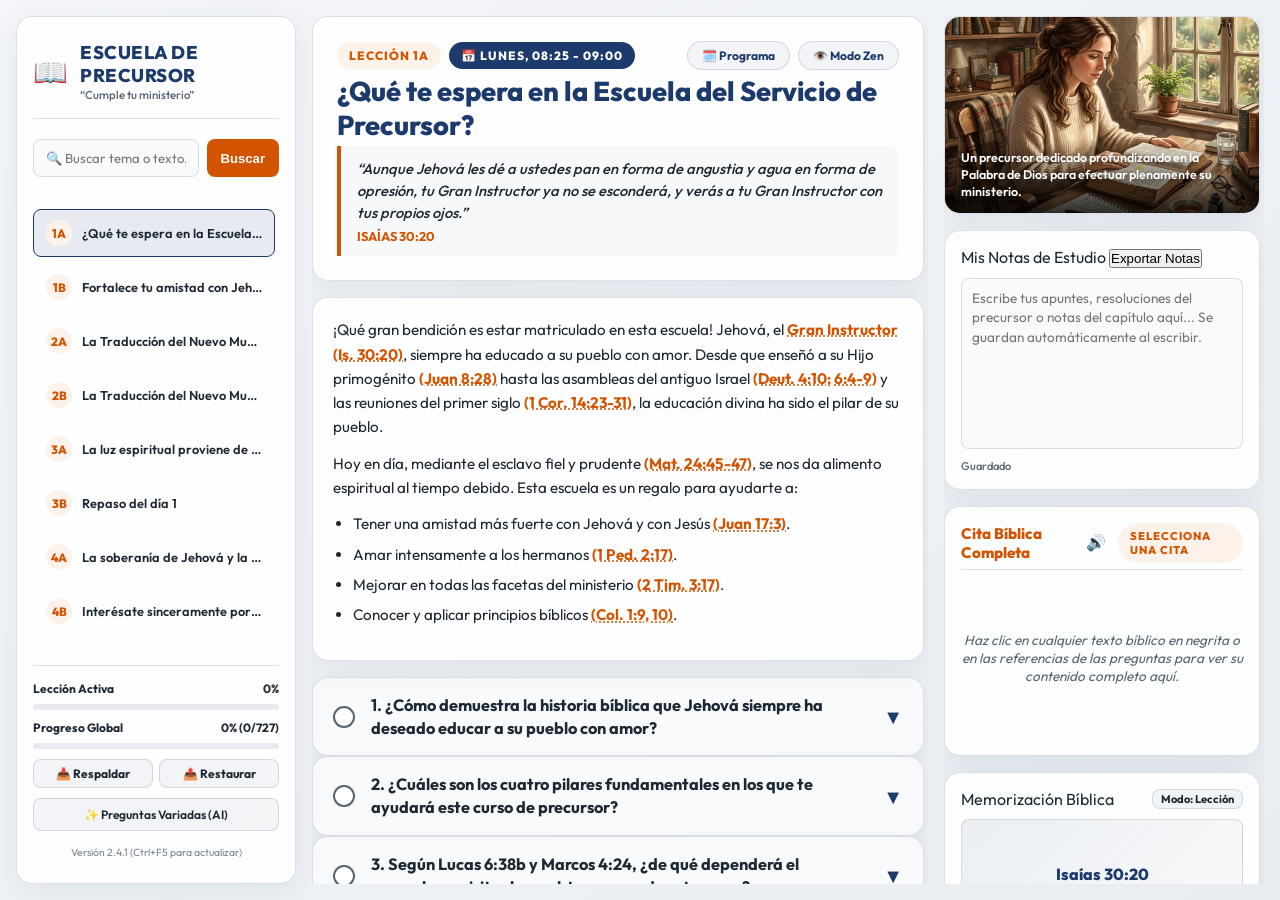
==== libro_precursores.html @ 08fc902c "Elimina subtítulo falso y asigna subtítulo de inicio correcto a Lección 11A (v2.4.1)" ====
<!DOCTYPE html>
<html lang="es">
<head>
    <meta charset="UTF-8">
    <meta name="viewport" content="width=device-width, initial-scale=1.0">
    <title>Estudio de Precursores: Cumple Completamente tu Ministerio</title>
    <link rel="stylesheet" href="styles.css?v=2.4.1">
</head>
<body class="theme-jw">
    <!-- Cabecera Móvil Sticky -->
    <div class="mobile-header">
        <button class="mobile-menu-btn" onclick="toggleSidebar(true)">☰</button>
        <span class="mobile-title" id="mobile-header-title">Lección 1A</span>
        <button class="mobile-tools-btn" onclick="toggleControlSidebar(true)">📝</button>
    </div>
    <!-- Overlays de Cierre para Móviles -->
    <div class="sidebar-overlay" id="sidebar-overlay" onclick="toggleSidebar(false)"></div>
    <div class="control-sidebar-overlay" id="control-sidebar-overlay" onclick="toggleControlSidebar(false)"></div>

    <div class="app-container">
        
        <!-- SIDEBAR IZQUIERDA (NAVEGACIÓN) -->
        <aside class="sidebar">
            <div class="brand">
                <div class="brand-icon">📖</div>
                <div class="brand-name">
                    <h1>Escuela de Precursor</h1>
                    <p>“Cumple tu ministerio”</p>
                </div>
            </div>

            <!-- Buscador Temático de la Escuela -->
            <div class="search-box">
                <input type="text" id="syllabus-search" placeholder="🔍 Buscar tema o texto..." oninput="filterLessons()" autocomplete="off">
                <button class="search-btn" onclick="executeSearch()" title="Buscar lección">Buscar</button>
            </div>

            <!-- Lista de Lecciones (Ahora arriba, ocupando el espacio principal con flex: 1) -->
            <nav class="navigation-menu" id="lessons-nav" style="flex: 1; min-height: 250px;">
                <!-- Se cargará dinámicamente desde JS -->
            </nav>

            <!-- Opciones y Progreso (Agrupados abajo, compactos) -->
            <div class="sidebar-footer-widgets" style="display: flex; flex-direction: column; gap: 10px; border-top: 1px solid var(--border-color); padding-top: 15px; margin-top: auto;">
                <!-- Progreso General -->
                <div class="progress-panel" style="background: transparent; border: none; padding: 0;">
                    <div class="progress-header" style="font-size: 0.75rem;">
                        <span>Lección Activa</span>
                        <span id="progress-percent">0%</span>
                    </div>
                    <div class="progress-bar-container" style="height: 6px;">
                        <div class="progress-bar-fill" id="progress-bar"></div>
                    </div>
                </div>

                <!-- Progreso Global -->
                <div class="progress-panel" style="background: transparent; border: none; padding: 0;">
                    <div class="progress-header" style="font-size: 0.75rem;">
                        <span>Progreso Global</span>
                        <span id="global-progress-percent">0%</span>
                    </div>
                    <div class="progress-bar-container" style="height: 6px;">
                        <div class="progress-bar-fill" id="global-progress-bar"></div>
                    </div>
                </div>

                <!-- Copia de Seguridad -->
                <div class="backup-panel" style="background: transparent; border: none; padding: 0;">
                    <div style="display: flex; gap: 6px;">
                        <button class="theme-btn" style="flex: 1; padding: 6px 0; font-size: 0.75rem;" onclick="exportBackup()">📥 Respaldar</button>
                        <button class="theme-btn" style="flex: 1; padding: 6px 0; font-size: 0.75rem;" onclick="document.getElementById('import-file').click()">📤 Restaurar</button>
                    </div>
                    <input type="file" id="import-file" style="display: none;" accept=".json" onchange="importBackup(event)">
                </div>

                <!-- Apartado de Consultas AI / Preguntas Variadas -->
                <button class="theme-btn ai-chat-btn" id="ai-chat-sidebar-btn" style="width: 100%; display: flex; align-items: center; justify-content: center; gap: 6px; font-weight: 600; padding: 8px; font-size: 0.75rem;" onclick="showAiChat()">
                    ✨ Preguntas Variadas (AI)
                </button>
                <div style="text-align: center; font-size: 0.65rem; color: var(--text-light); margin-top: 5px; opacity: 0.8;">
                    Versión 2.4.1 (Ctrl+F5 para actualizar)
                </div>
            </div>
        </aside>

        <!-- PANEL DE ESTUDIO CENTRAL (CONTENIDO DE LA LECCIÓN) -->
        <main class="main-content">
            <!-- Banner de Cabecera -->
            <header class="header-banner">
                <div class="header-top">
                    <div style="display: flex; gap: 8px; align-items: center;">
                        <span class="lesson-badge" id="lesson-id-badge">Lección 1A</span>
                        <span class="lesson-badge" id="lesson-schedule-badge" style="background: var(--primary-color); color: white; display: none;">📅 Lunes, 8:25 - 9:00</span>
                    </div>
                    <div style="display: flex; gap: 8px;">
                        <button class="zen-btn" onclick="openScheduleModal()">🗓️ Programa</button>
                        <button class="zen-btn" id="zen-toggle-btn" onclick="toggleZenMode()">👁️ Modo Zen</button>
                    </div>
                </div>
                <h2 id="lesson-title">¿Qué te espera en la Escuela del Servicio de Precursor?</h2>
                <div class="quote-box">
                    <p id="lesson-lema">“Tu Gran Instructor ya no se esconderá, y verás a tu Gran Instructor con tus propios ojos.”</p>
                    <span class="quote-source" id="lesson-lema-source">Isaías 30:20</span>
                </div>
            </header>

            <!-- Introducción de la Lección -->
            <section class="intro-card" id="lesson-intro">
                <!-- Se cargará dinámicamente -->
            </section>

            <!-- Acordeón de Preguntas y Respuestas -->
            <section class="accordion-container" id="questions-accordion">
                <!-- Se cargará dinámicamente -->
            </section>

            <!-- Apartado de Preguntas Variadas (Consultas AI) -->
            <section class="ai-chat-container" id="ai-chat-section" style="display: none;">
                <div class="ai-chat-header">
                    <div style="display: flex; align-items: center; gap: 12px;">
                        <span class="ai-badge">✨ IA</span>
                        <h3>Preguntas Variadas y Consultas</h3>
                    </div>
                    <p>Realiza preguntas libres basadas en el manual completo de la escuela y las publicaciones oficiales.</p>
                </div>

                <!-- API Key Configuration Area -->
                <div class="ai-config-card">
                    <div class="config-header">
                        <h4>Configuración de la API Key de Gemini</h4>
                        <span class="status-indicator" id="api-status-badge">Sin Configurar</span>
                    </div>
                    <p class="config-desc">Para realizar consultas, introduce tu clave de API de Gemini. Se guardará de forma segura en tu navegador (localStorage).</p>
                    <div class="config-input-group">
                        <input type="password" id="gemini-api-key-input" placeholder="Introduce tu API Key de Gemini (AIzaSy...)">
                        <button class="theme-btn" onclick="saveApiKey()">Guardar Clave</button>
                    </div>
                </div>

                <!-- Chat History Area -->
                <div class="ai-chat-history" id="ai-chat-history">
                    <div class="chat-welcome-msg">
                        <div class="welcome-icon">💬</div>
                        <h4>¿En qué te puedo ayudar hoy?</h4>
                        <p>Escribe tu pregunta a continuación. Las respuestas se analizarán con maestría y sabiduría basándose en el manual completo de la escuela.</p>
                        <div class="suggested-questions">
                            <span class="suggestion-tag" onclick="suggestQuestion('¿Cuáles son las cualidades que debe cultivar un precursor?')">¿Cualidades de un precursor?</span>
                            <span class="suggestion-tag" onclick="suggestQuestion('Explica la importancia de la meditación en el servicio.')">Importancia de la meditación</span>
                            <span class="suggestion-tag" onclick="suggestQuestion('¿Cómo podemos demostrar que respetamos la guía de Dios hoy?')">Respetar la guía de Dios</span>
                        </div>
                    </div>
                </div>

                <!-- Chat Input Area -->
                <div class="ai-chat-input-container">
                    <textarea id="ai-chat-input" placeholder="Pregunta sobre cualquier tema o texto del manual..." onkeydown="handleAiInputKey(event)"></textarea>
                    <button class="ai-send-btn" id="ai-send-btn" onclick="askAiQuestion()">
                        <span class="send-icon">✈️</span>
                    </button>
                </div>
            </section>
            
            <!-- Resultados de Búsqueda -->
            <section class="search-results-container" id="search-results-section" style="display: none;">
                <div class="search-results-header">
                    <div style="display: flex; align-items: center; justify-content: space-between; width: 100%;">
                        <div style="display: flex; align-items: center; gap: 12px;">
                            <span class="search-results-badge">🔍 Buscar</span>
                            <h3>Resultados para: “<span id="search-results-query-text" style="color: var(--accent-color);"></span>”</h3>
                        </div>
                        <button class="theme-btn" onclick="clearSearchResults()" style="font-size: 0.75rem; padding: 6px 12px;">Cerrar Resultados</button>
                    </div>
                    <p id="search-results-count-text">Se encontraron 0 coincidencias en el manual.</p>
                </div>
                <div class="search-results-list" id="search-results-list">
                    <!-- Se cargará dinámicamente -->
                </div>
            </section>
        </main>

        <!-- CONTROL SIDEBAR DERECHA (HERRAMIENTAS AUXILIARES) -->
        <aside class="control-sidebar">
            
            <!-- Ilustración Conceptual -->
            <div class="visual-widget">
                <img src="pioneer_studying.png" alt="Ilustración conceptual de estudio" class="visual-image" id="visual-img">
                <div class="visual-caption" id="visual-caption">Medita en la instrucción divina y profundiza tu amistad con Jehová.</div>
            </div>

            <!-- Bloc de Notas Personal con Auto-guardado -->
            <div class="note-widget">
                <div class="widget-title">
                    <span>Mis Notas de Estudio</span>
                    <button class="export-btn" onclick="exportNotes()">Exportar Notas</button>
                </div>
                <textarea class="note-textarea" id="notepad" placeholder="Escribe tus apuntes, resoluciones del precursor o notas del capítulo aquí... Se guardan automáticamente al escribir." oninput="saveNotes()"></textarea>
                <div class="note-footer">
                    <span class="autosave-status" id="save-status">Guardado localmente</span>
                </div>
            </div>

            <!-- Visor de Textos Bíblicos (cuando se hace clic en una cita) -->
            <div class="scripture-viewer" id="scripture-viewer">
                <div class="scripture-viewer-title">
                    <span>Cita Bíblica Completa</span>
                    <div style="display: flex; align-items: center; gap: 8px;">
                        <button class="speak-btn" id="speak-scripture-btn" onclick="speakScripture()" title="Escuchar texto">🔊</button>
                        <span id="scripture-ref-badge" class="lesson-badge" style="margin:0; font-size:0.7rem;">Selecciona una cita</span>
                    </div>
                </div>
                <div id="scripture-viewer-content" class="scripture-placeholder">
                    Haz clic en cualquier texto bíblico en negrita o en las referencias de las preguntas para ver su contenido completo aquí.
                </div>
            </div>

            <!-- Tarjetas de Memorización 3D (Flashcards) -->
            <div class="flashcard-widget">
                <div class="widget-title" style="display: flex; justify-content: space-between; align-items: center;">
                    <span>Memorización Bíblica</span>
                    <button id="flashcard-mode-btn" class="theme-btn" style="padding: 2px 8px; font-size: 0.7rem; margin: 0;" onclick="toggleFlashcardMode()">Modo: Lección</button>
                </div>
                <div class="card-container" id="flashcard" onclick="flipCard()">
                    <div class="card-inner">
                        <div class="card-front">
                            <h5 id="flashcard-ref">Isaías 30:20</h5>
                            <p>Toca para ver el texto</p>
                        </div>
                        <div class="card-back">
                            <p id="flashcard-text">“...tu Gran Instructor ya no se esconderá...”</p>
                        </div>
                    </div>
                </div>
                <div class="card-controls">
                    <button class="card-nav-btn" onclick="prevFlashcard(event)">◀ Anterior</button>
                    <button class="card-nav-btn" onclick="nextFlashcard(event)">Siguiente ▶</button>
                </div>
            </div>

        </aside>

    </div>

    <!-- MODAL DEL PROGRAMA DE LA ESCUELA -->
    <div id="schedule-modal" class="modal-overlay" onclick="closeScheduleModal()">
        <div class="modal-content" onclick="event.stopPropagation()">
            <div class="modal-header">
                <h3>🗓️ Programa de la Escuela de Precursores 2026</h3>
                <button class="modal-close-btn" onclick="closeScheduleModal()">✕</button>
            </div>
            
            <div class="schedule-info-box">
                <span><strong>📅 Fecha:</strong> 3 a 8 de agosto de 2026</span>
                <span><strong>📍 Lugar:</strong> Salón del Reino de Navarcles</span>
                <span><strong>⏰ Horario:</strong> 8:25 AM a 4:35 PM</span>
            </div>

            <!-- Cabecera de pestañas del día -->
            <div class="modal-tabs">
                <button class="modal-tab-btn active" onclick="switchScheduleDay('lunes')">Lunes</button>
                <button class="modal-tab-btn" onclick="switchScheduleDay('martes')">Martes</button>
                <button class="modal-tab-btn" onclick="switchScheduleDay('miercoles')">Miércoles</button>
                <button class="modal-tab-btn" onclick="switchScheduleDay('jueves')">Jueves</button>
                <button class="modal-tab-btn" onclick="switchScheduleDay('viernes')">Viernes</button>
                <button class="modal-tab-btn" onclick="switchScheduleDay('sabado')">Sábado</button>
            </div>

            <div class="modal-body-content">
                <div id="schedule-day-content" class="schedule-timeline"></div>
            </div>
        </div>
    </div>

    <script src="database.js?v=2.4.1"></script>
    <script src="app.js?v=2.4.1"></script>
</body>
</html>
---- styles.css ----
@import url('https://fonts.googleapis.com/css2?family=Outfit:wght@300;400;500;600;700;800&display=swap');

/* --- CUSTOM THEMES --- */
:root {
    /* Amanecer del Precursor (Warm Gold / Orange / Red) */
    --amanecer-bg: linear-gradient(135deg, #fffcf5 0%, #fff7e6 100%);
    --amanecer-card-bg: rgba(255, 255, 255, 0.85);
    --amanecer-primary: #e65100;
    --amanecer-primary-rgb: 230, 81, 0;
    --amanecer-secondary: #ff9800;
    --amanecer-text: #3e2723;
    --amanecer-text-light: #795548;
    --amanecer-border: rgba(230, 81, 0, 0.15);
    --amanecer-shadow: rgba(230, 81, 0, 0.08);
    --amanecer-accent: #ff5722;
    --amanecer-accent-bg: #ffe0b2;

    /* Atardecer Espiritual (Teal / Purple / Blue) */
    --atardecer-bg: linear-gradient(135deg, #f4f6fc 0%, #eef1f8 100%);
    --atardecer-card-bg: rgba(255, 255, 255, 0.85);
    --atardecer-primary: #5c2c90;
    --atardecer-primary-rgb: 92, 44, 144;
    --atardecer-secondary: #008080;
    --atardecer-text: #1a0933;
    --atardecer-text-light: #524468;
    --atardecer-border: rgba(92, 44, 144, 0.15);
    --atardecer-shadow: rgba(92, 44, 144, 0.08);
    --atardecer-accent: #d81b60;
    --atardecer-accent-bg: #f8bbd0;

    /* Estudio Nocturno (Dark / Neon) */
    --nocturno-bg: linear-gradient(135deg, #090d16 0%, #111827 100%);
    --nocturno-card-bg: rgba(17, 24, 39, 0.85);
    --nocturno-primary: #8b5cf6;
    --nocturno-primary-rgb: 139, 92, 246;
    --nocturno-secondary: #06b6d4;
    --nocturno-text: #f3f4f6;
    --nocturno-text-light: #9ca3af;
    --nocturno-border: rgba(139, 92, 246, 0.25);
    --nocturno-shadow: rgba(0, 0, 0, 0.4);
    --nocturno-accent: #10b981;
    --nocturno-accent-bg: rgba(16, 185, 129, 0.2);

    /* JW.ORG Style (Royal Blue / Gray / White) */
    --jw-bg: linear-gradient(135deg, #f4f6f9 0%, #e9edf2 100%);
    --jw-card-bg: rgba(255, 255, 255, 0.9);
    --jw-primary: #1d3a6c;
    --jw-primary-rgb: 29, 58, 108;
    --jw-secondary: #4a709c;
    --jw-text: #1c2833;
    --jw-text-light: #566573;
    --jw-border: rgba(29, 58, 108, 0.15);
    --jw-shadow: rgba(29, 58, 108, 0.08);
    --jw-accent: #d35400;
    --jw-accent-bg: #fdf2e9;

    /* Active theme pointers (default to Amanecer) */
    --bg-gradient: var(--amanecer-bg);
    --card-bg: var(--amanecer-card-bg);
    --primary-color: var(--amanecer-primary);
    --primary-rgb: var(--amanecer-primary-rgb);
    --secondary-color: var(--amanecer-secondary);
    --text-color: var(--amanecer-text);
    --text-light: var(--amanecer-text-light);
    --border-color: var(--amanecer-border);
    --shadow-color: var(--amanecer-shadow);
    --accent-color: var(--amanecer-accent);
    --accent-bg: var(--amanecer-accent-bg);

    --transition-speed: 0.3s;
    --border-radius: 16px;
    --border-radius-sm: 8px;
}

/* Theme classes applied to body */
body.theme-amanecer {
    --bg-gradient: var(--amanecer-bg);
    --card-bg: var(--amanecer-card-bg);
    --primary-color: var(--amanecer-primary);
    --primary-rgb: var(--amanecer-primary-rgb);
    --secondary-color: var(--amanecer-secondary);
    --text-color: var(--amanecer-text);
    --text-light: var(--amanecer-text-light);
    --border-color: var(--amanecer-border);
    --shadow-color: var(--amanecer-shadow);
    --accent-color: var(--amanecer-accent);
    --accent-bg: var(--amanecer-accent-bg);
}

body.theme-atardecer {
    --bg-gradient: var(--atardecer-bg);
    --card-bg: var(--atardecer-card-bg);
    --primary-color: var(--atardecer-primary);
    --primary-rgb: var(--atardecer-primary-rgb);
    --secondary-color: var(--atardecer-secondary);
    --text-color: var(--atardecer-text);
    --text-light: var(--atardecer-text-light);
    --border-color: var(--atardecer-border);
    --shadow-color: var(--atardecer-shadow);
    --accent-color: var(--atardecer-accent);
    --accent-bg: var(--atardecer-accent-bg);
}

body.theme-nocturno {
    --bg-gradient: var(--nocturno-bg);
    --card-bg: var(--nocturno-card-bg);
    --primary-color: var(--nocturno-primary);
    --primary-rgb: var(--nocturno-primary-rgb);
    --secondary-color: var(--nocturno-secondary);
    --text-color: var(--nocturno-text);
    --text-light: var(--nocturno-text-light);
    --border-color: var(--nocturno-border);
    --shadow-color: var(--nocturno-shadow);
    --accent-color: var(--nocturno-accent);
    --accent-bg: var(--nocturno-accent-bg);
}

body.theme-jw {
    --bg-gradient: var(--jw-bg);
    --card-bg: var(--jw-card-bg);
    --primary-color: var(--jw-primary);
    --primary-rgb: var(--jw-primary-rgb);
    --secondary-color: var(--jw-secondary);
    --text-color: var(--jw-text);
    --text-light: var(--jw-text-light);
    --border-color: var(--jw-border);
    --shadow-color: var(--jw-shadow);
    --accent-color: var(--jw-accent);
    --accent-bg: var(--jw-accent-bg);
}

/* --- GENERAL RESET --- */
* {
    box-sizing: border-box;
    margin: 0;
    padding: 0;
}

body {
    font-family: 'Outfit', sans-serif;
    background: var(--bg-gradient);
    color: var(--text-color);
    min-height: 100vh;
    display: flex;
    overflow: hidden;
    transition: background var(--transition-speed), color var(--transition-speed);
}

/* --- SCROLLBAR CUSTOMIZATION --- */
::-webkit-scrollbar {
    width: 8px;
    height: 8px;
}
::-webkit-scrollbar-track {
    background: transparent;
}
::-webkit-scrollbar-thumb {
    background: rgba(var(--primary-rgb), 0.3);
    border-radius: 10px;
}
::-webkit-scrollbar-thumb:hover {
    background: var(--primary-color);
}

/* --- GLASS CONTAINER LAYOUT --- */
.app-container {
    display: flex;
    width: 100vw;
    height: 100vh;
    padding: 16px;
    gap: 16px;
}

/* --- SIDEBAR PANEL (LEFT) --- */
.sidebar {
    width: 280px;
    height: 100%;
    min-height: 0;
    overflow: hidden;
    background: var(--card-bg);
    backdrop-filter: blur(16px);
    -webkit-backdrop-filter: blur(16px);
    border: 1px solid var(--border-color);
    border-radius: var(--border-radius);
    padding: 24px 16px;
    display: flex;
    flex-direction: column;
    gap: 20px;
    box-shadow: 0 8px 32px var(--shadow-color);
    transition: all var(--transition-speed) ease-in-out;
    flex-shrink: 0;
}

.brand {
    display: flex;
    align-items: center;
    gap: 12px;
    padding-bottom: 16px;
    border-bottom: 1px solid var(--border-color);
}

.brand-icon {
    font-size: 28px;
    color: var(--accent-color);
    animation: float 4s ease-in-out infinite;
}

.brand-name h1 {
    font-size: 1.15rem;
    font-weight: 800;
    text-transform: uppercase;
    letter-spacing: 0.5px;
    color: var(--primary-color);
}

.brand-name p {
    font-size: 0.72rem;
    color: var(--text-light);
    font-weight: 500;
}

/* Theme selector in sidebar */
.theme-selector {
    display: flex;
    flex-direction: column;
    gap: 8px;
}

.theme-selector p {
    font-size: 0.78rem;
    font-weight: 600;
    color: var(--text-light);
    text-transform: uppercase;
    letter-spacing: 0.5px;
}

.theme-buttons {
    display: grid;
    grid-template-columns: repeat(2, 1fr);
    gap: 6px;
}

.theme-btn {
    padding: 8px 2px;
    border: 1px solid var(--border-color);
    border-radius: var(--border-radius-sm);
    cursor: pointer;
    background: rgba(var(--primary-rgb), 0.05);
    font-family: inherit;
    font-size: 0.72rem;
    font-weight: 700;
    color: var(--text-color);
    transition: all 0.2s;
    text-align: center;
}

.theme-btn:hover {
    background: rgba(var(--primary-rgb), 0.15);
    transform: translateY(-2px);
}

.theme-btn.active {
    background: var(--primary-color);
    color: white;
    border-color: var(--primary-color);
    box-shadow: 0 4px 12px rgba(var(--primary-rgb), 0.3);
}

/* Buscador Temático de la Escuela */
.search-box {
    width: 100%;
    display: flex;
    gap: 8px;
    margin-bottom: 12px;
}

.search-box input {
    flex: 1;
    padding: 10px 12px;
    border: 1px solid var(--border-color);
    border-radius: var(--border-radius-sm);
    background: rgba(var(--primary-rgb), 0.02);
    color: var(--text-color);
    font-family: inherit;
    font-size: 0.82rem;
    transition: all 0.2s;
    min-width: 0; /* Evitar que el input se desborde en contenedores flex */
}

.search-box input:focus {
    outline: none;
    border-color: var(--accent-color);
    box-shadow: 0 0 0 2px rgba(var(--primary-rgb), 0.1);
}

.search-btn {
    padding: 10px 14px;
    background: var(--accent-color);
    color: #fff;
    border: none;
    border-radius: var(--border-radius-sm);
    font-size: 0.82rem;
    font-weight: 600;
    cursor: pointer;
    transition: background-color 0.2s, transform 0.1s;
    display: inline-flex;
    align-items: center;
    justify-content: center;
    white-space: nowrap;
}

.search-btn:hover {
    opacity: 0.9;
}

.search-btn:active {
    transform: scale(0.95);
}

/* Lesson Navigation List */
.navigation-menu {
    flex: 1;
    overflow-y: auto;
    display: flex;
    flex-direction: column;
    gap: 6px;
    padding-right: 4px;
}

.nav-item {
    display: flex;
    align-items: center;
    gap: 10px;
    padding: 10px 12px;
    border-radius: var(--border-radius-sm);
    cursor: pointer;
    background: transparent;
    border: 1px solid transparent;
    transition: all 0.2s;
}

.nav-item:hover {
    background: rgba(var(--primary-rgb), 0.05);
    border-color: rgba(var(--primary-rgb), 0.1);
    transform: translateX(4px);
}

.nav-item.active {
    background: rgba(var(--primary-rgb), 0.1);
    border-color: var(--primary-color);
    font-weight: 700;
}

.nav-number {
    background: var(--accent-bg);
    color: var(--accent-color);
    font-weight: 800;
    font-size: 0.75rem;
    width: 26px;
    height: 26px;
    border-radius: 50%;
    display: flex;
    align-items: center;
    justify-content: center;
    flex-shrink: 0;
}

.nav-title {
    font-size: 0.8rem;
    color: var(--text-color);
    font-weight: 600;
    white-space: nowrap;
    overflow: hidden;
    text-overflow: ellipsis;
}

/* Progress Section in Sidebar */
.progress-panel {
    background: rgba(var(--primary-rgb), 0.05);
    border: 1px dashed var(--border-color);
    border-radius: var(--border-radius-sm);
    padding: 12px;
    display: flex;
    flex-direction: column;
    gap: 8px;
}

.progress-header {
    display: flex;
    justify-content: space-between;
    font-size: 0.8rem;
    font-weight: 700;
}

.progress-bar-container {
    width: 100%;
    height: 8px;
    background: rgba(var(--primary-rgb), 0.1);
    border-radius: 4px;
    overflow: hidden;
}

.progress-bar-fill {
    height: 100%;
    width: 0%;
    background: var(--accent-color);
    transition: width 0.5s ease-out;
}

/* --- MAIN STUDY CONTENT (CENTER) --- */
.main-content {
    flex: 1;
    display: flex;
    flex-direction: column;
    gap: 16px;
    overflow-y: auto;
    min-height: 0;
    padding-right: 4px;
    transition: max-width 0.4s ease;
}

.header-banner {
    background: var(--card-bg);
    border: 1px solid var(--border-color);
    border-radius: var(--border-radius);
    padding: 24px;
    display: flex;
    flex-direction: column;
    gap: 12px;
    box-shadow: 0 8px 32px var(--shadow-color);
    backdrop-filter: blur(16px);
    -webkit-backdrop-filter: blur(16px);
}

.header-top {
    display: flex;
    justify-content: space-between;
    align-items: center;
    margin-bottom: 4px;
}

.zen-btn {
    background: rgba(var(--primary-rgb), 0.05);
    border: 1px solid var(--border-color);
    color: var(--primary-color);
    padding: 6px 14px;
    border-radius: 20px;
    font-family: inherit;
    font-size: 0.75rem;
    font-weight: 700;
    cursor: pointer;
    transition: all 0.2s;
}

.zen-btn:hover {
    background: var(--primary-color);
    color: white;
    border-color: var(--primary-color);
}

.zen-btn.active {
    background: var(--accent-color);
    color: white;
    border-color: var(--accent-color);
    box-shadow: 0 4px 12px rgba(211, 84, 0, 0.3);
}

.lesson-badge {
    background: var(--accent-bg);
    color: var(--accent-color);
    font-weight: 800;
    font-size: 0.75rem;
    padding: 6px 12px;
    border-radius: 20px;
    text-transform: uppercase;
    letter-spacing: 1px;
}

.header-banner h2 {
    font-size: 1.7rem;
    font-weight: 800;
    color: var(--primary-color);
    line-height: 1.25;
}

/* Banner quote */
.quote-box {
    border-left: 4px solid var(--accent-color);
    background: rgba(var(--primary-rgb), 0.03);
    padding: 12px 16px;
    border-radius: 0 var(--border-radius-sm) var(--border-radius-sm) 0;
    margin-top: 4px;
}

.quote-box p {
    font-style: italic;
    font-size: 0.92rem;
    line-height: 1.5;
    font-weight: 500;
}

.quote-source {
    display: block;
    margin-top: 4px;
    font-size: 0.8rem;
    font-weight: 700;
    color: var(--accent-color);
    text-transform: uppercase;
}

/* Intro text in card */
.intro-card {
    background: var(--card-bg);
    border: 1px solid var(--border-color);
    border-radius: var(--border-radius);
    padding: 20px;
    box-shadow: 0 8px 32px var(--shadow-color);
    backdrop-filter: blur(16px);
    -webkit-backdrop-filter: blur(16px);
    font-size: 0.95rem;
    line-height: 1.6;
}

.intro-card p {
    margin-bottom: 12px;
}

.intro-card p:last-child {
    margin-bottom: 0;
}

.intro-card ul {
    margin-left: 20px;
    margin-bottom: 12px;
}

.intro-card li {
    margin-bottom: 6px;
}

/* Scripture clickable span */
.scripture-link {
    color: var(--accent-color);
    font-weight: 700;
    cursor: pointer;
    text-decoration: underline dotted;
    transition: color 0.2s;
}

.scripture-link:hover {
    color: var(--primary-color);
}

/* Accordion Group */
.accordion-container {
    display: flex;
    flex-direction: column;
    gap: 12px;
}

.accordion-item {
    background: var(--card-bg);
    border: 1px solid var(--border-color);
    border-radius: var(--border-radius);
    box-shadow: 0 4px 16px var(--shadow-color);
    overflow: hidden;
    transition: border var(--transition-speed);
}

/* Sub-Accordions for nested questions */
.sub-accordion-container {
    margin-top: 14px;
    display: flex;
    flex-direction: column;
    gap: 10px;
    padding-left: 12px;
    border-left: 2px solid rgba(var(--primary-rgb), 0.15);
}

.sub-accordion-item {
    background: rgba(var(--primary-rgb), 0.01);
    border: 1px solid var(--border-color);
    border-radius: 8px;
    overflow: hidden;
    transition: box-shadow 0.2s ease;
}

.sub-accordion-item:hover {
    box-shadow: 0 2px 8px rgba(0,0,0,0.05);
}

.sub-accordion-header {
    padding: 12px 16px;
    display: flex;
    align-items: center;
    justify-content: space-between;
    cursor: pointer;
    background: rgba(var(--primary-rgb), 0.02);
    gap: 12px;
    user-select: none;
}

.sub-accordion-title-container {
    display: flex;
    align-items: center;
    gap: 12px;
    flex: 1;
}

.sub-item-checkbox {
    width: 18px;
    height: 18px;
    min-width: 18px;
    min-height: 18px;
    max-width: 18px;
    max-height: 18px;
    flex-shrink: 0;
    border-radius: 50%;
    border: 1.5px solid var(--text-light);
    display: flex;
    align-items: center;
    justify-content: center;
    cursor: pointer;
    background: white;
    transition: all 0.2s;
}

.theme-nocturno .sub-item-checkbox {
    background: #1f2937;
}

.sub-item-checkbox:hover {
    border-color: var(--accent-color);
    transform: scale(1.1);
}

.sub-item-checkbox.checked {
    background: var(--accent-color);
    border-color: var(--accent-color);
    color: white;
}

.sub-item-checkbox.checked::after {
    content: "✓";
    font-size: 0.65rem;
    font-weight: 800;
}

.sub-accordion-title {
    font-size: 0.95rem;
    font-weight: 600;
    color: var(--text-color);
    line-height: 1.4;
}

.sub-accordion-icon {
    font-size: 0.75rem;
    color: var(--text-light);
    transition: transform 0.3s;
}

.sub-accordion-item.open .sub-accordion-icon {
    transform: rotate(180deg);
}

.sub-accordion-content {
    max-height: 0;
    overflow: hidden;
    transition: max-height 0.3s ease-out, padding 0.3s ease-out;
    padding: 0 16px;
    background: var(--card-bg);
}

.sub-accordion-item.open .sub-accordion-content {
    max-height: 3000px;
    padding: 16px;
    border-top: 1px solid var(--border-color);
}

.sub-tab-header {
    margin-bottom: 12px;
}

.accordion-header {
    padding: 16px 20px;
    display: flex;
    align-items: center;
    justify-content: space-between;
    cursor: pointer;
    background: rgba(var(--primary-rgb), 0.02);
    user-select: none;
    gap: 16px;
}

.accordion-title-container {
    display: flex;
    align-items: center;
    gap: 16px;
    flex: 1;
}

.item-checkbox {
    width: 22px;
    height: 22px;
    min-width: 22px;
    min-height: 22px;
    max-width: 22px;
    max-height: 22px;
    flex-shrink: 0;
    border-radius: 50%;
    border: 2px solid var(--text-light);
    display: flex;
    align-items: center;
    justify-content: center;
    cursor: pointer;
    transition: all 0.2s;
    background: white;
}

.theme-nocturno .item-checkbox {
    background: #1f2937;
}

.item-checkbox:hover {
    border-color: var(--accent-color);
    transform: scale(1.1);
}

.item-checkbox.checked {
    background: var(--accent-color);
    border-color: var(--accent-color);
    color: white;
}

.item-checkbox.checked::after {
    content: "✓";
    font-size: 0.8rem;
    font-weight: 800;
}

.accordion-title {
    font-size: 1.02rem;
    font-weight: 700;
    color: var(--text-color);
    line-height: 1.4;
}

.accordion-icon {
    font-size: 1.25rem;
    color: var(--primary-color);
    transition: transform 0.3s;
}

.accordion-item.open .accordion-icon {
    transform: rotate(180deg);
}

.accordion-content {
    max-height: 0;
    overflow: hidden;
    transition: max-height 0.4s cubic-bezier(0, 1, 0, 1);
}

.accordion-item.open .accordion-content {
    max-height: 2000px; /* high value to allow expansion */
    transition: max-height 0.4s cubic-bezier(0.85, 0, 0.15, 1);
}

.accordion-body {
    padding: 0 20px 20px 20px;
    border-top: 1px solid var(--border-color);
}

/* Tabs inside Accordion for Direct / Deep / Quote Answers */
.tab-header {
    display: flex;
    align-items: center;
    gap: 8px;
    margin: 16px 0;
    border-bottom: 1px solid var(--border-color);
    padding-bottom: 8px;
    overflow-x: auto;
}

.tab-btn {
    padding: 8px 14px;
    border: none;
    background: transparent;
    cursor: pointer;
    font-family: inherit;
    font-size: 0.82rem;
    font-weight: 700;
    color: var(--text-light);
    border-radius: var(--border-radius-sm) var(--border-radius-sm) 0 0;
    position: relative;
    transition: color 0.2s;
    white-space: nowrap;
}

.tab-btn:hover {
    color: var(--primary-color);
}

.tab-btn.active {
    color: var(--primary-color);
}

.tab-btn.active::after {
    content: "";
    position: absolute;
    bottom: -9px;
    left: 0;
    right: 0;
    height: 3px;
    background: var(--primary-color);
    border-radius: 3px 3px 0 0;
}

.tab-content {
    display: none;
    font-size: 0.95rem;
    line-height: 1.6;
}

.tab-content.active {
    display: block;
    animation: fadeIn 0.3s ease-out;
}

/* Tab Styling - Direct Answer */
.direct-answer {
    background: rgba(var(--primary-rgb), 0.03);
    border-left: 4px solid var(--secondary-color);
    padding: 16px;
    border-radius: 0 var(--border-radius-sm) var(--border-radius-sm) 0;
    position: relative;
}

.direct-answer h4 {
    font-size: 0.95rem;
    font-weight: 800;
    margin-bottom: 6px;
    color: var(--secondary-color);
}

.direct-answer p {
    white-space: pre-line;
}

/* Tab Styling - Short Answer (Quote banner style) */
.short-answer {
    background: linear-gradient(135deg, rgba(var(--primary-rgb), 0.05) 0%, rgba(var(--primary-rgb), 0.01) 100%);
    border-left: 4px solid var(--accent-color);
    padding: 16px;
    border-radius: 0 var(--border-radius-sm) var(--border-radius-sm) 0;
}

.short-answer h4 {
    font-size: 0.95rem;
    font-weight: 800;
    margin-bottom: 6px;
    color: var(--accent-color);
}

.short-answer p {
    font-size: 1rem;
    font-weight: 500;
    font-style: italic;
}

/* Tab Styling - Deep Answer */
.deep-answer {
    display: flex;
    flex-direction: column;
    gap: 12px;
    white-space: pre-line;
}

.deep-answer p {
    margin-bottom: 6px;
    white-space: pre-line;
}

.deep-answer p:last-child {
    margin-bottom: 0;
}

.ref-section {
    background: rgba(var(--primary-rgb), 0.03);
    border: 1px solid var(--border-color);
    border-radius: var(--border-radius-sm);
    padding: 10px 14px;
    margin-top: 8px;
    width: fit-content;
    max-width: 100%;
    white-space: normal;
}

.ref-header {
    font-size: 0.8rem;
    font-weight: 700;
    text-transform: uppercase;
    color: var(--text-light);
    margin-bottom: 6px;
    display: flex;
    align-items: center;
    justify-content: space-between;
    gap: 24px;
}

.wol-link {
    font-size: 0.75rem;
    color: var(--accent-color);
    text-decoration: none;
    font-weight: 700;
}

.wol-link:hover {
    text-decoration: underline;
}

/* --- SIDEBAR PANEL (RIGHT) --- */
.control-sidebar {
    width: 320px;
    display: flex;
    flex-direction: column;
    gap: 16px;
    height: 100%;
    min-height: 0;
    overflow-y: auto; /* Allow sidebar to scroll */
    padding-right: 4px;
    flex-shrink: 0;
    transition: all var(--transition-speed) ease-in-out;
}

/* Widgets inside right sidebar */
.visual-widget, .note-widget, .flashcard-widget, .scripture-viewer {
    background: var(--card-bg);
    border: 1px solid var(--border-color);
    border-radius: var(--border-radius);
    box-shadow: 0 8px 32px var(--shadow-color);
    backdrop-filter: blur(16px);
    -webkit-backdrop-filter: blur(16px);
    flex-shrink: 0; /* Prevents squishing */
}

/* Visual conceptual illustration widget */
.visual-widget {
    overflow: hidden;
    aspect-ratio: 16 / 10;
    position: relative;
}

.visual-image {
    width: 100%;
    height: 100%;
    object-fit: cover;
    transition: transform 0.5s;
}

.visual-widget:hover .visual-image {
    transform: scale(1.05);
}

.visual-caption {
    position: absolute;
    bottom: 0;
    left: 0;
    right: 0;
    background: linear-gradient(transparent, rgba(0, 0, 0, 0.8));
    color: white;
    padding: 12px 16px;
    font-size: 0.78rem;
    font-weight: 600;
    line-height: 1.35;
    text-shadow: 0 2px 4px rgba(0, 0, 0, 0.4);
}

/* Note Taking Widget */
.note-widget {
    height: 260px;
    padding: 16px;
    display: flex;
    flex-direction: column;
    gap: 10px;
}

.note-textarea {
    flex: 1;
    width: 100%;
    border: 1px solid var(--border-color);
    border-radius: var(--border-radius-sm);
    padding: 10px;
    font-family: inherit;
    font-size: 0.85rem;
    line-height: 1.45;
    background: rgba(var(--primary-rgb), 0.02);
    color: var(--text-color);
    resize: none;
    transition: border-color 0.2s;
}

.note-textarea:focus {
    outline: none;
    border-color: var(--accent-color);
}

.note-footer {
    display: flex;
    justify-content: space-between;
    align-items: center;
}

.autosave-status {
    font-size: 0.7rem;
    color: var(--text-light);
    font-weight: 500;
}

/* Interactive Flashcard Widget */
.flashcard-widget {
    padding: 16px;
    display: flex;
    flex-direction: column;
    gap: 10px;
}

.card-container {
    perspective: 1000px;
    width: 100%;
    height: 130px;
    cursor: pointer;
}

.card-inner {
    position: relative;
    width: 100%;
    height: 100%;
    text-align: center;
    transition: transform 0.6s cubic-bezier(0.4, 0, 0.2, 1);
    transform-style: preserve-3d;
}

.card-container.flipped .card-inner {
    transform: rotateY(180deg);
}

.card-front, .card-back {
    position: absolute;
    width: 100%;
    height: 100%;
    -webkit-backface-visibility: hidden;
    backface-visibility: hidden;
    border-radius: var(--border-radius-sm);
    display: flex;
    flex-direction: column;
    justify-content: center;
    align-items: center;
    padding: 12px;
    border: 1px solid var(--border-color);
}

.card-front {
    background: linear-gradient(135deg, rgba(var(--primary-rgb), 0.08) 0%, rgba(var(--primary-rgb), 0.02) 100%);
    color: var(--text-color);
}

.card-front h5 {
    font-size: 1rem;
    font-weight: 800;
    color: var(--primary-color);
    margin-bottom: 4px;
}

.card-front p {
    font-size: 0.75rem;
    color: var(--text-light);
    font-weight: 600;
}

.card-back {
    background: var(--primary-color);
    color: white;
    transform: rotateY(180deg);
}

.card-back p {
    font-size: 0.85rem;
    font-style: italic;
    line-height: 1.4;
    font-weight: 500;
}

.card-controls {
    display: flex;
    justify-content: space-between;
    align-items: center;
    margin-top: 2px;
}

.card-nav-btn {
    background: transparent;
    border: none;
    color: var(--primary-color);
    cursor: pointer;
    font-weight: 700;
    font-size: 0.75rem;
    padding: 4px 8px;
    border-radius: 4px;
    transition: background 0.2s;
}

.card-nav-btn:hover {
    background: rgba(var(--primary-rgb), 0.08);
}

/* Active Scripture Viewer (displays details when scripture clicked) */
.scripture-viewer {
    padding: 16px;
    display: flex;
    flex-direction: column;
    gap: 8px;
    height: 250px;
    max-height: 350px;
    overflow-y: auto;
}

.scripture-viewer-title {
    font-size: 0.95rem;
    font-weight: 800;
    color: var(--accent-color);
    display: flex;
    align-items: center;
    justify-content: space-between;
    border-bottom: 1px solid var(--border-color);
    padding-bottom: 6px;
    flex-shrink: 0;
}

.scripture-text {
    font-size: 0.88rem;
    line-height: 1.5;
    font-style: italic;
    color: var(--text-color);
}

.scripture-placeholder {
    font-size: 0.85rem;
    color: var(--text-light);
    text-align: center;
    padding: 20px 0;
    font-style: italic;
    flex: 1;
    display: flex;
    align-items: center;
    justify-content: center;
}

/* Speak Button styles */
.speak-btn {
    background: transparent;
    border: none;
    font-size: 1rem;
    cursor: pointer;
    padding: 4px;
    border-radius: 50%;
    color: var(--text-light);
    transition: all 0.2s;
    display: flex;
    align-items: center;
    justify-content: center;
}

.speak-btn:hover {
    background: rgba(var(--primary-rgb), 0.15);
    color: var(--primary-color);
    transform: scale(1.2);
}

.speak-btn.speaking {
    color: var(--accent-color);
    animation: speakerPulse 1s infinite alternate;
}

@keyframes speakerPulse {
    0% { transform: scale(1); }
    100% { transform: scale(1.25); }
}

/* --- ZEN MODE (LECTURA LIMPIA) STYLING --- */
.app-container.zen-active .sidebar {
    width: 0;
    padding: 0;
    margin: 0;
    border: none;
    opacity: 0;
    overflow: hidden;
    pointer-events: none;
}

.app-container.zen-active .control-sidebar {
    width: 0;
    padding: 0;
    margin: 0;
    border: none;
    opacity: 0;
    overflow: hidden;
    pointer-events: none;
}

.app-container.zen-active .main-content {
    max-width: 800px;
    margin: 0 auto;
}

/* --- ANIMATIONS --- */
@keyframes float {
    0%, 100% {
        transform: translateY(0);
    }
    50% {
        transform: translateY(-6px);
    }
}

@keyframes fadeIn {
    from {
        opacity: 0;
        transform: translateY(4px);
    }
    to {
        opacity: 1;
        transform: translateY(0);
    }
}

/* --- RESPONSIVE LAYOUT (MOBILE DRAWER SYSTEM) --- */
.mobile-header {
    display: none;
    position: fixed;
    top: 0;
    left: 0;
    width: 100%;
    height: 56px;
    background: var(--card-bg);
    border-bottom: 1px solid var(--border-color);
    backdrop-filter: blur(16px);
    -webkit-backdrop-filter: blur(16px);
    z-index: 1000;
    align-items: center;
    justify-content: space-between;
    padding: 0 16px;
    box-shadow: 0 2px 10px var(--shadow-color);
}
.mobile-menu-btn, .mobile-tools-btn {
    background: transparent;
    border: none;
    font-size: 24px;
    color: var(--primary-color);
    cursor: pointer;
    width: 40px;
    height: 40px;
    display: flex;
    align-items: center;
    justify-content: center;
    border-radius: 50%;
    transition: background 0.2s;
}
.mobile-menu-btn:hover, .mobile-tools-btn:hover {
    background: rgba(var(--primary-rgb), 0.1);
}
.mobile-title {
    font-weight: 700;
    font-size: 1rem;
    color: var(--primary-color);
}
.sidebar-overlay, .control-sidebar-overlay {
    display: none;
    position: fixed;
    top: 0;
    left: 0;
    width: 100vw;
    height: 100vh;
    background: rgba(0, 0, 0, 0.4);
    z-index: 1040;
}

@media (max-width: 1024px) {
    .mobile-header {
        display: flex;
    }
    .sidebar-overlay.active, .control-sidebar-overlay.active {
        display: block;
    }
    .app-container {
        padding: 72px 16px 16px 16px; /* Space for sticky header */
        height: 100vh;
        overflow: hidden;
        display: block;
        width: 100vw;
        gap: 0;
    }
    .sidebar {
        position: fixed;
        top: 0;
        left: 0;
        height: 100vh;
        width: 290px;
        z-index: 1050;
        transform: translateX(-100%);
        transition: transform 0.3s cubic-bezier(0.4, 0, 0.2, 1);
        border-radius: 0 var(--border-radius) var(--border-radius) 0;
        overflow-y: auto;
    }
    .sidebar.open {
        transform: translateX(0);
    }
    .control-sidebar {
        position: fixed;
        top: 0;
        right: 0;
        height: 100vh;
        width: 320px;
        z-index: 1050;
        transform: translateX(100%);
        transition: transform 0.3s cubic-bezier(0.4, 0, 0.2, 1);
        border-radius: var(--border-radius) 0 0 var(--border-radius);
        max-width: 85vw;
        overflow-y: auto;
    }
    .control-sidebar.open {
        transform: translateX(0);
    }
    .main-content {
        width: 100%;
        max-width: 100%;
        padding-right: 0;
        height: 100%;
        overflow-y: auto;
        -webkit-overflow-scrolling: touch;
        padding-bottom: 40px;
    }
    .navigation-menu {
        max-height: calc(100vh - 350px);
    }
    .note-widget {
        height: 250px;
    }
    body {
        overflow-y: hidden;
    }
}

/* --- ESTILOS DE RESALTADO DE BÚSQUEDA --- */
mark.search-highlight {
    background-color: var(--accent-bg);
    color: var(--accent-color);
    font-weight: 700;
    border-radius: 4px;
    padding: 0 2px;
}

/* --- ESTILOS DE RESPUESTA PERSONAL --- */
.personal-answer-container {
    margin-top: 16px;
    border-top: 1px dashed var(--border-color);
    padding-top: 16px;
    display: flex;
    flex-direction: column;
    gap: 8px;
}

.personal-answer-title {
    font-size: 0.85rem;
    font-weight: 700;
    color: var(--primary-color);
    text-transform: uppercase;
    letter-spacing: 0.5px;
    display: flex;
    justify-content: space-between;
    align-items: center;
}

.personal-answer-textarea {
    width: 100%;
    height: 80px;
    border: 1px solid var(--border-color);
    border-radius: var(--border-radius-sm);
    padding: 10px;
    font-family: inherit;
    font-size: 0.88rem;
    line-height: 1.45;
    background: rgba(var(--primary-rgb), 0.01);
    color: var(--text-color);
    resize: vertical;
    transition: border-color 0.2s;
}

.personal-answer-textarea:focus {
    outline: none;
    border-color: var(--accent-color);
}

.personal-answer-status {
    font-size: 0.7rem;
    color: var(--text-light);
    font-style: italic;
    text-align: right;
}

/* --- MODAL DEL PROGRAMA --- */
.modal-overlay {
    position: fixed;
    top: 0;
    left: 0;
    right: 0;
    bottom: 0;
    background: rgba(0, 0, 0, 0.4);
    backdrop-filter: blur(8px);
    -webkit-backdrop-filter: blur(8px);
    z-index: 1000;
    display: none;
    align-items: center;
    justify-content: center;
    opacity: 0;
    transition: opacity 0.3s ease;
}

.modal-overlay.open {
    display: flex;
    opacity: 1;
}

.modal-content {
    background: var(--card-bg);
    border: 1px solid var(--border-color);
    border-radius: var(--border-radius);
    box-shadow: 0 16px 48px var(--shadow-color);
    width: 90%;
    max-width: 650px;
    max-height: 85vh;
    display: flex;
    flex-direction: column;
    overflow: hidden;
    transform: scale(0.9);
    transition: transform 0.3s ease;
}

.modal-overlay.open .modal-content {
    transform: scale(1);
}

.modal-header {
    padding: 16px 20px;
    border-bottom: 1px solid var(--border-color);
    display: flex;
    justify-content: space-between;
    align-items: center;
    background: var(--card-bg); /* Fondo sólido */
    position: relative;
    z-index: 10;
}

.modal-header h3 {
    font-size: 1.15rem;
    font-weight: 800;
    color: var(--primary-color);
}

.modal-close-btn {
    background: transparent;
    border: none;
    font-size: 1.2rem;
    font-weight: 700;
    cursor: pointer;
    color: var(--text-light);
    transition: color 0.2s;
}

.modal-close-btn:hover {
    color: var(--accent-color);
}

.schedule-info-box {
    display: flex;
    flex-wrap: wrap;
    gap: 12px;
    padding: 12px 20px;
    background: var(--card-bg); /* Fondo sólido */
    border-bottom: 1px solid var(--border-color);
    font-size: 0.8rem;
    color: var(--text-color);
    position: relative;
    z-index: 10;
}

.modal-tabs {
    display: flex;
    flex-wrap: wrap; /* Evita que el navegador fuerce scrollbar y recorte los botones */
    padding: 12px 16px;
    gap: 8px;
    background: var(--card-bg); /* Fondo sólido */
    border-bottom: 1px solid var(--border-color);
    position: relative;
    z-index: 10;
}

.modal-tab-btn {
    display: inline-flex;
    align-items: center;
    justify-content: center;
    padding: 0 16px;
    height: 34px;
    box-sizing: border-box;
    border: 1px solid rgba(var(--primary-rgb), 0.15);
    background: rgba(var(--primary-rgb), 0.04);
    font-family: inherit;
    font-size: 0.88rem;
    font-weight: 600;
    color: var(--primary-color);
    border-radius: 17px;
    cursor: pointer;
    transition: all 0.2s;
    white-space: nowrap;
    line-height: 1;
}

.modal-tab-btn:hover {
    background: rgba(var(--primary-rgb), 0.1);
    color: var(--primary-color);
}

.modal-tab-btn.active {
    background: var(--primary-color) !important;
    color: white !important;
    font-weight: 800;
    box-shadow: 0 4px 12px rgba(var(--primary-rgb), 0.2);
}

.modal-body-content {
    flex: 1;
    overflow-y: auto;
    padding: 20px;
    position: relative;
    z-index: 1; /* Por debajo de las pestañas */
}

/* Timeline/Schedule styling inside modal */
.schedule-timeline {
    display: flex;
    flex-direction: column;
    gap: 12px;
}

.schedule-item {
    display: flex;
    align-items: flex-start;
    gap: 16px;
    padding: 10px 12px;
    border-radius: var(--border-radius-sm);
    border: 1px solid transparent;
    transition: all 0.2s;
}

.schedule-item:hover {
    background: rgba(var(--primary-rgb), 0.02);
    border-color: var(--border-color);
}

.schedule-item.current-item {
    background: rgba(var(--accent-color), 0.08);
    border-color: var(--accent-color);
}

.schedule-time {
    font-weight: 800;
    font-size: 0.85rem;
    color: var(--accent-color);
    width: 90px;
    flex-shrink: 0;
    padding-top: 2px;
}

.schedule-details {
    flex: 1;
    display: flex;
    flex-direction: column;
    gap: 4px;
}

.schedule-title {
    font-size: 0.9rem;
    font-weight: 700;
    color: var(--text-color);
}

.schedule-desc {
    font-size: 0.8rem;
    color: var(--text-light);
}

.schedule-badge-link {
    font-size: 0.72rem;
    font-weight: 700;
    padding: 2px 6px;
    border-radius: 4px;
    background: var(--accent-bg);
    color: var(--accent-color);
    width: fit-content;
    margin-top: 4px;
    cursor: pointer;
    transition: transform 0.2s;
}

.schedule-badge-link:hover {
    transform: scale(1.05);
}

.schedule-item.break-item {
    background: rgba(var(--primary-rgb), 0.02);
    border: 1px dashed var(--border-color);
    opacity: 0.8;
}

/* --- FLOATING TEXT HIGHLIGHTER TOOLBAR --- */
#highlighter-toolbar {
    position: absolute;
    display: none;
    background: #1e293b;
    border: 1px solid rgba(255,255,255,0.15);
    padding: 6px 10px;
    border-radius: 30px;
    box-shadow: 0 10px 25px rgba(0,0,0,0.3);
    z-index: 999999;
    align-items: center;
    gap: 8px;
    pointer-events: auto;
    animation: toolbar-fade-in 0.15s ease-out;
}

@keyframes toolbar-fade-in {
    from {
        opacity: 0;
        transform: translateY(5px);
    }
    to {
        opacity: 1;
        transform: translateY(0);
    }
}

#highlighter-toolbar::after {
    content: "";
    position: absolute;
    bottom: -6px;
    left: 50%;
    transform: translateX(-50%);
    border-width: 6px 6px 0;
    border-style: solid;
    border-color: #1e293b transparent;
    display: block;
    width: 0;
}

.highlighter-color-btn {
    width: 20px;
    height: 20px;
    border-radius: 50%;
    border: 1.5px solid rgba(255,255,255,0.25);
    cursor: pointer;
    transition: transform 0.15s ease;
    padding: 0;
}

.highlighter-color-btn:hover {
    transform: scale(1.2);
}

.highlighter-clear-btn {
    display: flex;
    align-items: center;
    justify-content: center;
    height: 20px;
    border-radius: 10px;
    background: transparent;
    border: 1.5px solid rgba(255,255,255,0.4);
    color: white;
    font-size: 0.65rem;
    font-weight: 700;
    padding: 0 8px;
    cursor: pointer;
    transition: transform 0.15s ease, background 0.15s ease;
    text-transform: uppercase;
}

.highlighter-clear-btn:hover {
    transform: scale(1.05);
    background: rgba(255,255,255,0.1);
}

/* Ensure selected text spans don't break content styling */
.direct-answer p span,
.deep-answer div span,
.short-answer p span {
    border-radius: 3px;
    padding: 1px 3px;
}
strong {
    font-weight: 800 !important;
}

/* Subtitles inside the lessons */
.lesson-subtitle {
    font-size: 1.1rem;
    font-weight: 700;
    color: var(--primary-color);
    margin: 28px 0 16px 0;
    padding-bottom: 8px;
    border-bottom: 2px solid var(--border-color);
    letter-spacing: 0.5px;
}

/* Observations/notes callouts */
.question-note-callout {
    background-color: var(--card-bg);
    border-left: 4px solid var(--accent-color);
    border-radius: 6px;
    padding: 14px 18px;
    margin: 16px 0;
    box-shadow: var(--card-shadow);
}
.question-note-title {
    font-weight: 700;
    font-size: 0.95rem;
    margin-bottom: 6px;
    color: var(--accent-color);
    text-transform: uppercase;
    letter-spacing: 0.5px;
}
.question-note-text {
    font-size: 0.95rem;
    line-height: 1.55;
    color: var(--text-color);
    margin: 0;
}

/* --- AI CHAT SECTION --- */
.ai-chat-container {
    display: none;
    flex-direction: column;
    gap: 20px;
    padding: 24px;
    background: var(--card-bg);
    border-radius: var(--border-radius);
    border: 1px solid var(--border-color);
    box-shadow: 0 8px 32px var(--shadow-color);
    backdrop-filter: blur(10px);
    animation: fadeIn var(--transition-speed);
}

.ai-chat-header {
    border-bottom: 1px solid var(--border-color);
    padding-bottom: 16px;
}

.ai-chat-header h3 {
    font-size: 1.5rem;
    font-weight: 700;
    color: var(--primary-color);
}

.ai-chat-header p {
    font-size: 0.9rem;
    color: var(--text-light);
    margin-top: 4px;
}

.ai-badge {
    background: var(--accent-bg);
    color: var(--accent-color);
    padding: 4px 10px;
    border-radius: var(--border-radius-sm);
    font-size: 0.75rem;
    font-weight: 700;
}

.ai-config-card {
    background: rgba(var(--primary-rgb), 0.03);
    border: 1px dashed var(--border-color);
    border-radius: var(--border-radius-sm);
    padding: 16px;
    display: flex;
    flex-direction: column;
    gap: 10px;
}

.config-header {
    display: flex;
    justify-content: space-between;
    align-items: center;
}

.config-header h4 {
    font-size: 0.95rem;
    font-weight: 600;
}

.status-indicator {
    font-size: 0.75rem;
    font-weight: 600;
    padding: 2px 8px;
    border-radius: 20px;
}

.status-indicator.configured {
    background: rgba(16, 185, 129, 0.15);
    color: #10b981;
}

.status-indicator.missing {
    background: rgba(239, 68, 68, 0.15);
    color: #ef4444;
}

.config-desc {
    font-size: 0.8rem;
    color: var(--text-light);
}

.config-input-group {
    display: flex;
    gap: 8px;
}

.config-input-group input {
    flex: 1;
    padding: 8px 12px;
    border-radius: var(--border-radius-sm);
    border: 1px solid var(--border-color);
    background: var(--card-bg);
    color: var(--text-color);
    font-family: inherit;
    font-size: 0.85rem;
}

.config-input-group input:focus {
    outline: none;
    border-color: var(--primary-color);
}

.ai-chat-history {
    height: 380px;
    overflow-y: auto;
    border: 1px solid var(--border-color);
    border-radius: var(--border-radius-sm);
    padding: 16px;
    background: rgba(var(--primary-rgb), 0.01);
    display: flex;
    flex-direction: column;
    gap: 16px;
}

.chat-welcome-msg {
    display: flex;
    flex-direction: column;
    align-items: center;
    justify-content: center;
    height: 100%;
    text-align: center;
    color: var(--text-light);
    gap: 10px;
    padding: 40px 20px;
}

.welcome-icon {
    font-size: 2.5rem;
}

.chat-welcome-msg h4 {
    font-size: 1.1rem;
    font-weight: 600;
    color: var(--text-color);
}

.chat-welcome-msg p {
    font-size: 0.85rem;
    max-width: 400px;
}

.suggested-questions {
    display: flex;
    flex-wrap: wrap;
    gap: 8px;
    justify-content: center;
    margin-top: 10px;
}

.suggestion-tag {
    background: rgba(var(--primary-rgb), 0.05);
    border: 1px solid var(--border-color);
    border-radius: 20px;
    padding: 6px 14px;
    font-size: 0.8rem;
    color: var(--primary-color);
    cursor: pointer;
    transition: background var(--transition-speed), transform 0.1s;
}

.suggestion-tag:hover {
    background: rgba(var(--primary-rgb), 0.1);
    transform: translateY(-1px);
}

/* Chat Bubbles */
.chat-bubble {
    display: flex;
    flex-direction: column;
    gap: 6px;
    max-width: 80%;
    padding: 12px 16px;
    border-radius: var(--border-radius-sm);
    font-size: 0.9rem;
    line-height: 1.45;
}

.chat-bubble.user {
    align-self: flex-end;
    background: var(--primary-color);
    color: white;
    border-bottom-right-radius: 2px;
}

.chat-bubble.ai {
    align-self: flex-start;
    background: rgba(var(--primary-rgb), 0.05);
    border: 1px solid var(--border-color);
    color: var(--text-color);
    border-bottom-left-radius: 2px;
}

.chat-bubble-header {
    font-size: 0.72rem;
    font-weight: 600;
    text-transform: uppercase;
    letter-spacing: 0.5px;
    margin-bottom: 2px;
}

.chat-bubble.user .chat-bubble-header {
    color: rgba(255, 255, 255, 0.7);
}

.chat-bubble.ai .chat-bubble-header {
    color: var(--text-light);
}

/* Chat Input Container */
.ai-chat-input-container {
    display: flex;
    gap: 10px;
    align-items: center;
}

.ai-chat-input-container textarea {
    flex: 1;
    height: 48px;
    padding: 12px 16px;
    border-radius: var(--border-radius-sm);
    border: 1px solid var(--border-color);
    background: var(--card-bg);
    color: var(--text-color);
    font-family: inherit;
    font-size: 0.9rem;
    resize: none;
}

.ai-chat-input-container textarea:focus {
    outline: none;
    border-color: var(--primary-color);
}

.ai-send-btn {
    width: 48px;
    height: 48px;
    border-radius: var(--border-radius-sm);
    border: none;
    background: var(--primary-color);
    color: white;
    font-size: 1.1rem;
    cursor: pointer;
    display: flex;
    align-items: center;
    justify-content: center;
    transition: opacity var(--transition-speed), transform 0.1s;
}

.ai-send-btn:hover {
    opacity: 0.9;
}

.ai-send-btn:active {
    transform: scale(0.95);
}

.chat-loading {
    display: flex;
    gap: 4px;
    align-items: center;
    justify-content: center;
    padding: 8px 12px;
}

.chat-loading span {
    width: 8px;
    height: 8px;
    background: var(--text-light);
    border-radius: 50%;
    display: inline-block;
    animation: bounce 1.4s infinite ease-in-out both;
}

.chat-loading span:nth-child(1) { animation-delay: -0.32s; }
.chat-loading span:nth-child(2) { animation-delay: -0.16s; }

@keyframes bounce {
    0%, 80%, 100% { transform: scale(0); }
    40% { transform: scale(1.0); }
}

@keyframes fadeIn {
    from { opacity: 0; transform: translateY(5px); }
    to { opacity: 1; transform: translateY(0); }
}

/* --- RESULTADOS DE BÚSQUEDA --- */
.search-results-container {
    background: var(--card-bg);
    border: 1px solid var(--border-color);
    border-radius: var(--border-radius-lg);
    padding: 24px;
    margin-top: 20px;
    display: flex;
    flex-direction: column;
    gap: 16px;
    animation: fadeIn 0.3s ease;
}

.search-results-header {
    border-bottom: 1px solid var(--border-color);
    padding-bottom: 16px;
}

.search-results-header h3 {
    margin: 0;
    font-size: 1.2rem;
    color: var(--text-color);
}

.search-results-header p {
    margin: 8px 0 0 0;
    font-size: 0.85rem;
    color: var(--text-light);
}

.search-results-badge {
    background: var(--accent-bg);
    color: var(--accent-color);
    padding: 4px 8px;
    border-radius: 4px;
    font-size: 0.75rem;
    font-weight: 700;
}

.search-results-list {
    display: flex;
    flex-direction: column;
    gap: 14px;
    max-height: 60vh;
    overflow-y: auto;
}

.search-result-item {
    border: 1px solid var(--border-color);
    border-radius: var(--border-radius-sm);
    padding: 16px;
    background: rgba(var(--primary-rgb), 0.01);
    cursor: pointer;
    transition: all 0.2s ease;
    display: flex;
    flex-direction: column;
    gap: 8px;
}

.search-result-item:hover {
    border-color: var(--accent-color);
    background: rgba(var(--primary-rgb), 0.03);
    transform: translateY(-1px);
    box-shadow: var(--shadow-sm);
}

.search-result-meta {
    display: flex;
    align-items: center;
    justify-content: space-between;
    font-size: 0.75rem;
    font-weight: 600;
}

.search-result-lesson-title {
    color: var(--primary-color);
}

.search-result-question-num {
    background: var(--border-color);
    padding: 2px 6px;
    border-radius: 4px;
    color: var(--text-color);
}

.search-result-question {
    font-weight: 600;
    font-size: 0.9rem;
    margin: 0;
    color: var(--text-color);
}

.search-result-snippet {
    font-size: 0.82rem;
    color: var(--text-light);
    line-height: 1.4;
    margin: 0;
    padding-left: 10px;
    border-left: 2px solid var(--border-color);
}

.search-result-snippet mark.search-highlight {
    background-color: var(--accent-bg);
    color: var(--accent-color);
    font-weight: 700;
    border-radius: 2px;
}

.search-results-empty {
    text-align: center;
    padding: 30px;
    color: var(--text-light);
    font-size: 0.9rem;
}
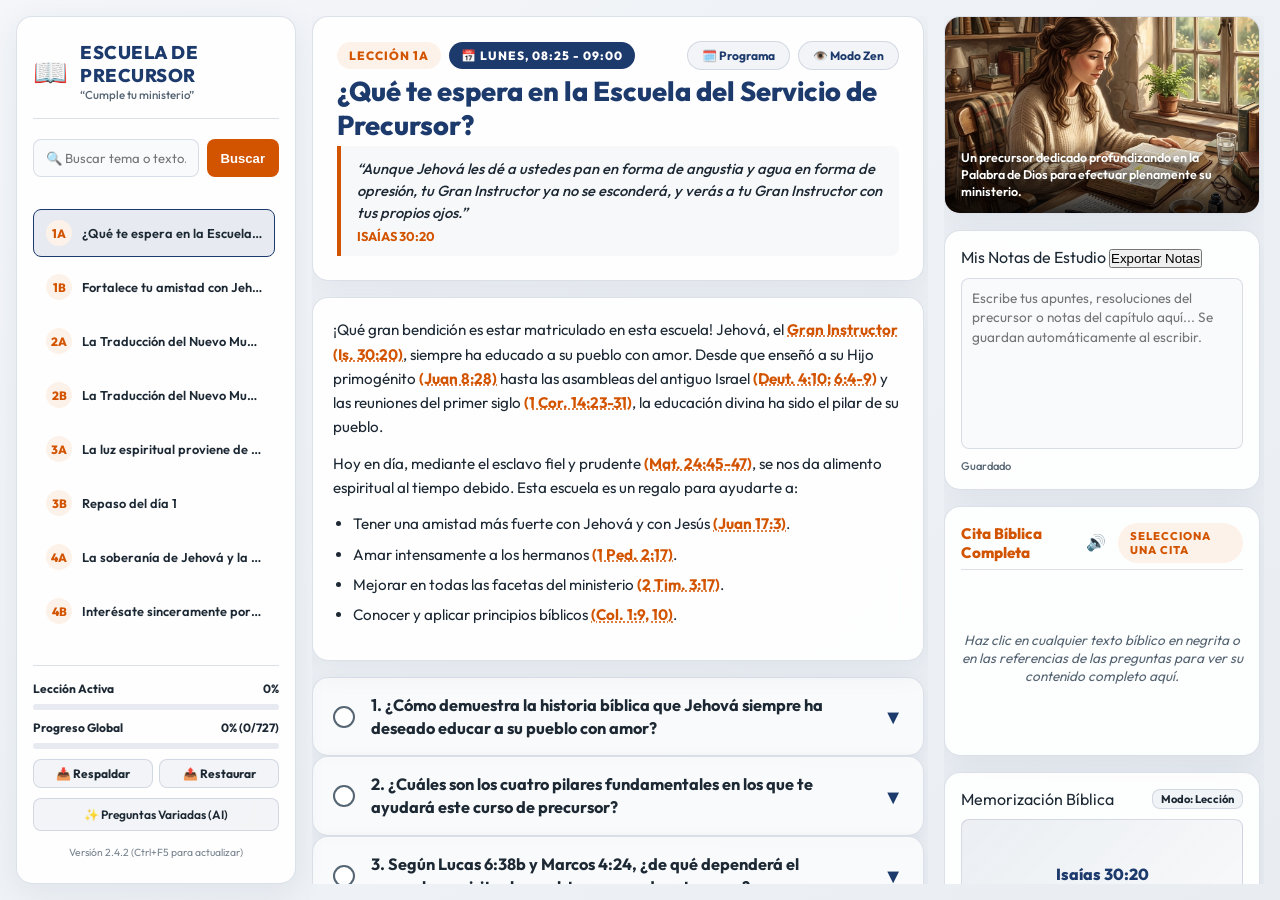
==== commit 8b168dc8: "Corrige textos de preguntas y subtítulos repetidos en Lección 11B (v2.4.2)" ====
--- a/libro_precursores.html
+++ b/libro_precursores.html
@@ -4,7 +4,7 @@
     <meta charset="UTF-8">
     <meta name="viewport" content="width=device-width, initial-scale=1.0">
     <title>Estudio de Precursores: Cumple Completamente tu Ministerio</title>
-    <link rel="stylesheet" href="styles.css?v=2.4.1">
+    <link rel="stylesheet" href="styles.css?v=2.4.2">
 </head>
 <body class="theme-jw">
     <!-- Cabecera Móvil Sticky -->
@@ -78,7 +78,7 @@
                     ✨ Preguntas Variadas (AI)
                 </button>
                 <div style="text-align: center; font-size: 0.65rem; color: var(--text-light); margin-top: 5px; opacity: 0.8;">
-                    Versión 2.4.1 (Ctrl+F5 para actualizar)
+                    Versión 2.4.2 (Ctrl+F5 para actualizar)
                 </div>
             </div>
         </aside>
@@ -270,7 +270,7 @@
         </div>
     </div>
 
-    <script src="database.js?v=2.4.1"></script>
-    <script src="app.js?v=2.4.1"></script>
+    <script src="database.js?v=2.4.2"></script>
+    <script src="app.js?v=2.4.2"></script>
 </body>
 </html>
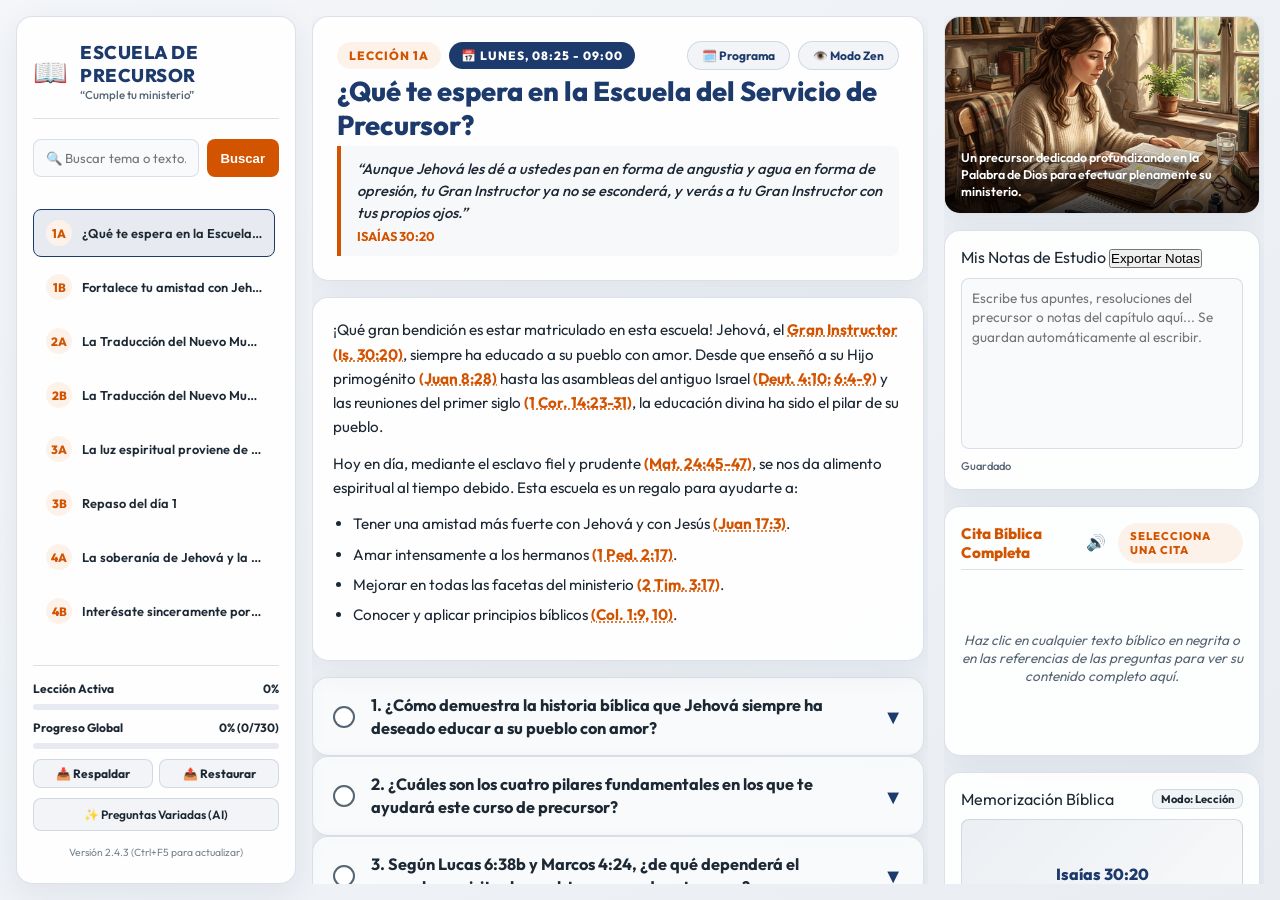
==== commit 0d1cf832: "Corrige preguntas, respuestas desalineadas y subtítulos en Lección 13B (v2.4.3)" ====
--- a/libro_precursores.html
+++ b/libro_precursores.html
@@ -4,7 +4,7 @@
     <meta charset="UTF-8">
     <meta name="viewport" content="width=device-width, initial-scale=1.0">
     <title>Estudio de Precursores: Cumple Completamente tu Ministerio</title>
-    <link rel="stylesheet" href="styles.css?v=2.4.2">
+    <link rel="stylesheet" href="styles.css?v=2.4.3">
 </head>
 <body class="theme-jw">
     <!-- Cabecera Móvil Sticky -->
@@ -78,7 +78,7 @@
                     ✨ Preguntas Variadas (AI)
                 </button>
                 <div style="text-align: center; font-size: 0.65rem; color: var(--text-light); margin-top: 5px; opacity: 0.8;">
-                    Versión 2.4.2 (Ctrl+F5 para actualizar)
+                    Versión 2.4.3 (Ctrl+F5 para actualizar)
                 </div>
             </div>
         </aside>
@@ -270,7 +270,7 @@
         </div>
     </div>
 
-    <script src="database.js?v=2.4.2"></script>
-    <script src="app.js?v=2.4.2"></script>
+    <script src="database.js?v=2.4.3"></script>
+    <script src="app.js?v=2.4.3"></script>
 </body>
 </html>
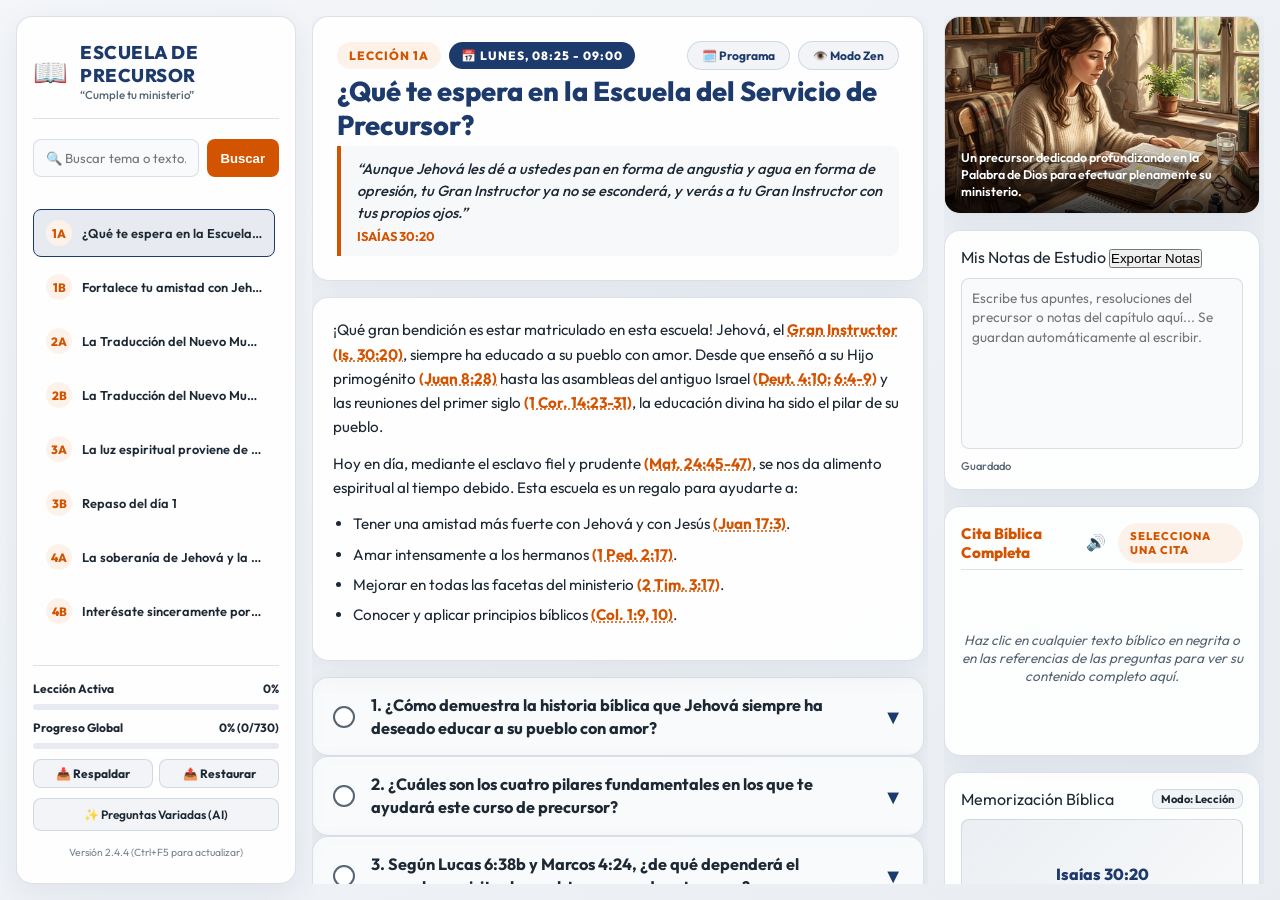
==== commit 9e89bb21: "Corrige preguntas, respuestas y subtítulos en Lección 13A (v2.4.4)" ====
--- a/libro_precursores.html
+++ b/libro_precursores.html
@@ -4,7 +4,7 @@
     <meta charset="UTF-8">
     <meta name="viewport" content="width=device-width, initial-scale=1.0">
     <title>Estudio de Precursores: Cumple Completamente tu Ministerio</title>
-    <link rel="stylesheet" href="styles.css?v=2.4.3">
+    <link rel="stylesheet" href="styles.css?v=2.4.4">
 </head>
 <body class="theme-jw">
     <!-- Cabecera Móvil Sticky -->
@@ -78,7 +78,7 @@
                     ✨ Preguntas Variadas (AI)
                 </button>
                 <div style="text-align: center; font-size: 0.65rem; color: var(--text-light); margin-top: 5px; opacity: 0.8;">
-                    Versión 2.4.3 (Ctrl+F5 para actualizar)
+                    Versión 2.4.4 (Ctrl+F5 para actualizar)
                 </div>
             </div>
         </aside>
@@ -270,7 +270,7 @@
         </div>
     </div>
 
-    <script src="database.js?v=2.4.3"></script>
-    <script src="app.js?v=2.4.3"></script>
+    <script src="database.js?v=2.4.4"></script>
+    <script src="app.js?v=2.4.4"></script>
 </body>
 </html>
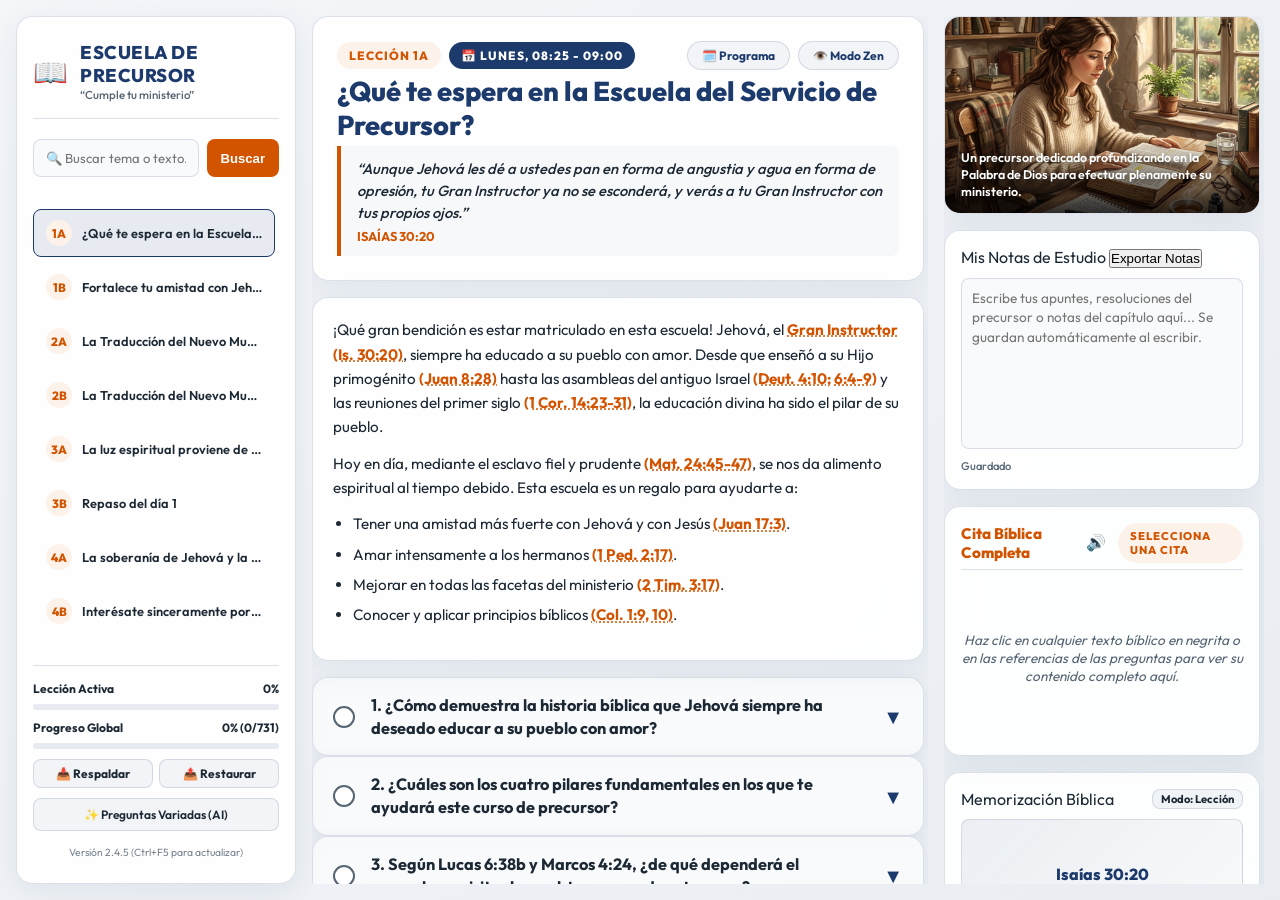
==== commit eadc9c77: "Corrige preguntas, respuestas, y subtítulos en Lección 11B (v2.4.5)" ====
--- a/libro_precursores.html
+++ b/libro_precursores.html
@@ -4,7 +4,7 @@
     <meta charset="UTF-8">
     <meta name="viewport" content="width=device-width, initial-scale=1.0">
     <title>Estudio de Precursores: Cumple Completamente tu Ministerio</title>
-    <link rel="stylesheet" href="styles.css?v=2.4.4">
+    <link rel="stylesheet" href="styles.css?v=2.4.5">
 </head>
 <body class="theme-jw">
     <!-- Cabecera Móvil Sticky -->
@@ -78,7 +78,7 @@
                     ✨ Preguntas Variadas (AI)
                 </button>
                 <div style="text-align: center; font-size: 0.65rem; color: var(--text-light); margin-top: 5px; opacity: 0.8;">
-                    Versión 2.4.4 (Ctrl+F5 para actualizar)
+                    Versión 2.4.5 (Ctrl+F5 para actualizar)
                 </div>
             </div>
         </aside>
@@ -270,7 +270,7 @@
         </div>
     </div>
 
-    <script src="database.js?v=2.4.4"></script>
-    <script src="app.js?v=2.4.4"></script>
+    <script src="database.js?v=2.4.5"></script>
+    <script src="app.js?v=2.4.5"></script>
 </body>
 </html>
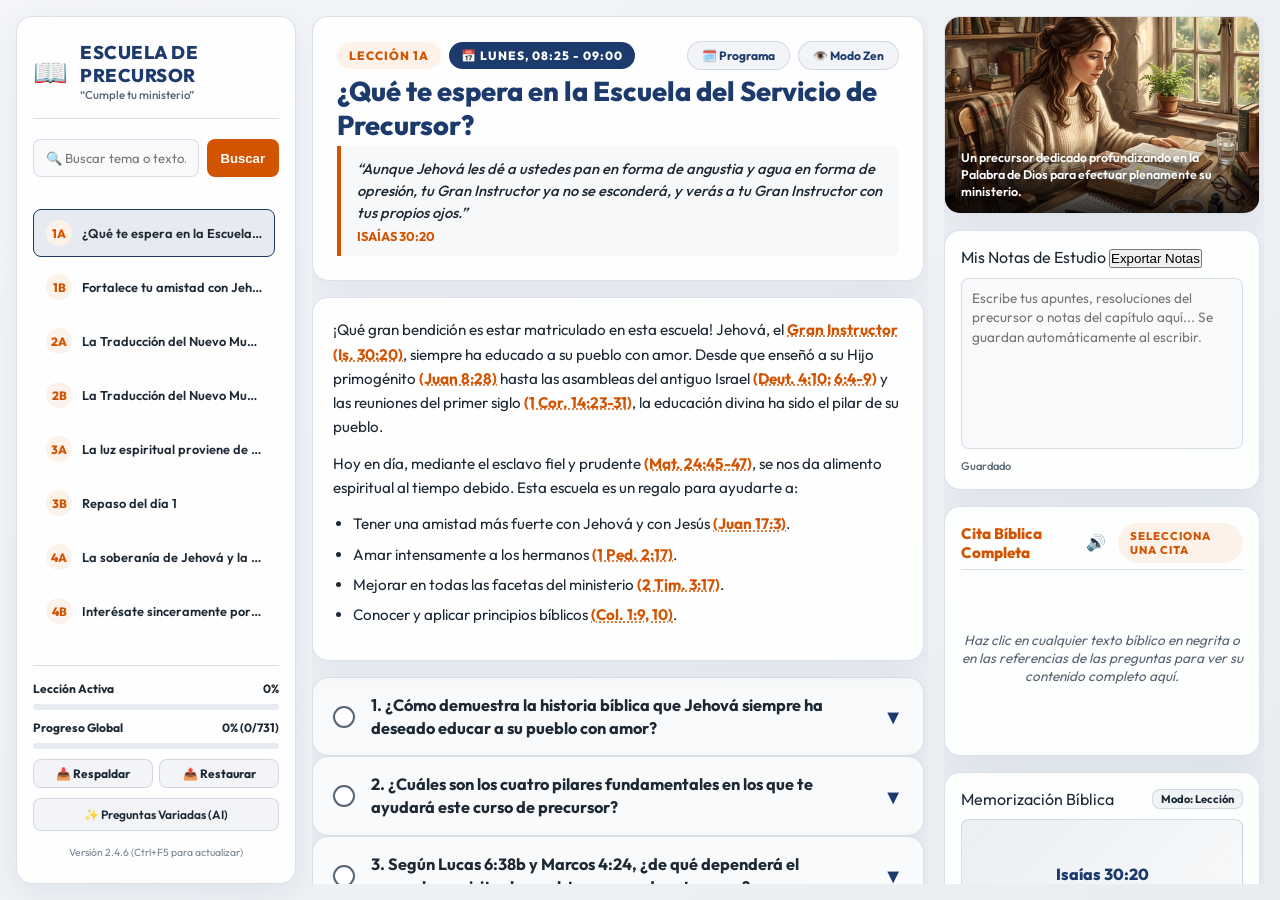
==== commit f1a60e1b: "Corrige preguntas, respuestas, y subtítulos en Lección 11A (v2.4.6)" ====
--- a/libro_precursores.html
+++ b/libro_precursores.html
@@ -4,7 +4,7 @@
     <meta charset="UTF-8">
     <meta name="viewport" content="width=device-width, initial-scale=1.0">
     <title>Estudio de Precursores: Cumple Completamente tu Ministerio</title>
-    <link rel="stylesheet" href="styles.css?v=2.4.5">
+    <link rel="stylesheet" href="styles.css?v=2.4.6">
 </head>
 <body class="theme-jw">
     <!-- Cabecera Móvil Sticky -->
@@ -78,7 +78,7 @@
                     ✨ Preguntas Variadas (AI)
                 </button>
                 <div style="text-align: center; font-size: 0.65rem; color: var(--text-light); margin-top: 5px; opacity: 0.8;">
-                    Versión 2.4.5 (Ctrl+F5 para actualizar)
+                    Versión 2.4.6 (Ctrl+F5 para actualizar)
                 </div>
             </div>
         </aside>
@@ -270,7 +270,7 @@
         </div>
     </div>
 
-    <script src="database.js?v=2.4.5"></script>
-    <script src="app.js?v=2.4.5"></script>
+    <script src="database.js?v=2.4.6"></script>
+    <script src="app.js?v=2.4.6"></script>
 </body>
 </html>
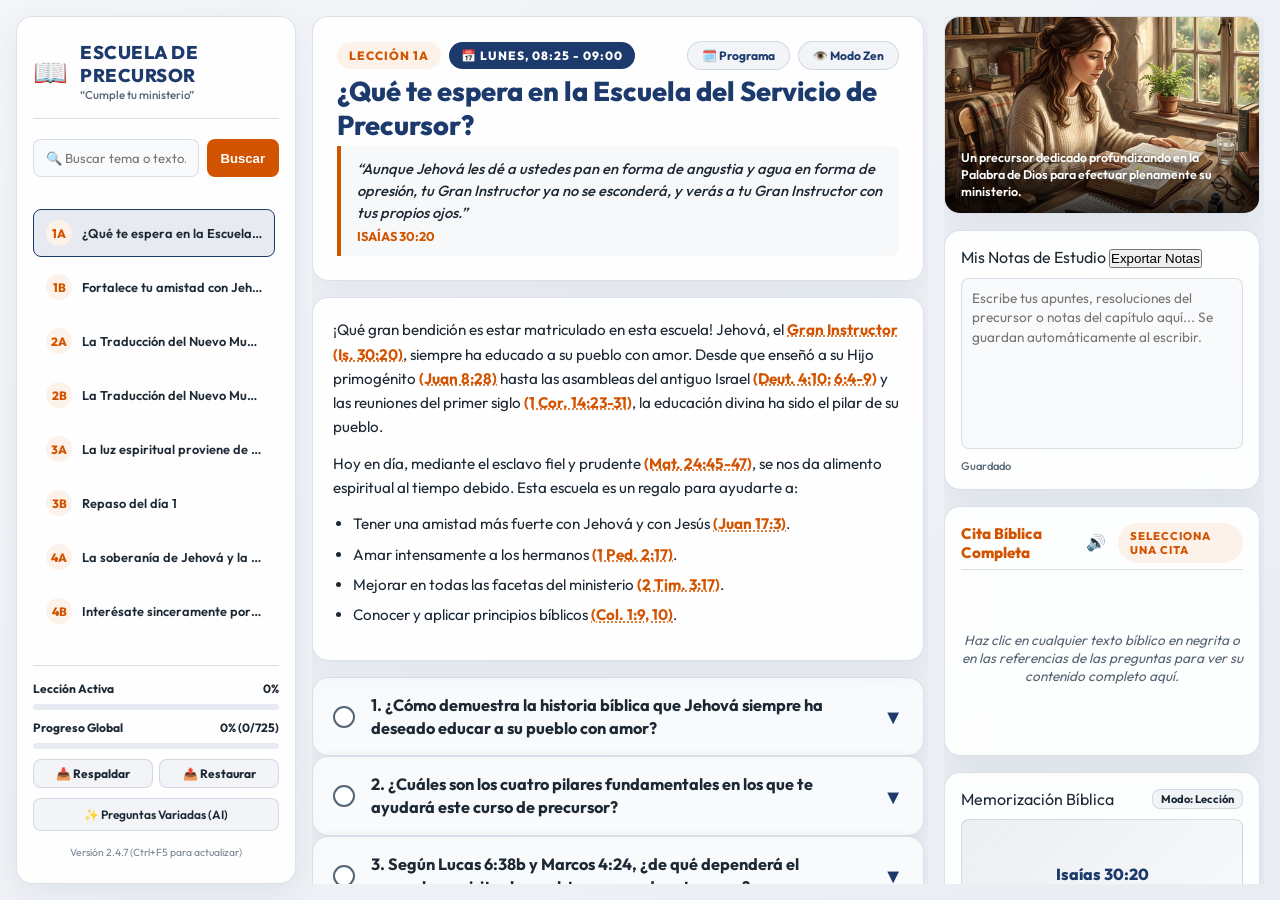
==== commit d68a88b0: "Corrige subpreguntas estructuradas, añade subtítulos faltantes en 11A (v2.4.7)" ====
--- a/libro_precursores.html
+++ b/libro_precursores.html
@@ -4,7 +4,7 @@
     <meta charset="UTF-8">
     <meta name="viewport" content="width=device-width, initial-scale=1.0">
     <title>Estudio de Precursores: Cumple Completamente tu Ministerio</title>
-    <link rel="stylesheet" href="styles.css?v=2.4.6">
+    <link rel="stylesheet" href="styles.css?v=2.4.7">
 </head>
 <body class="theme-jw">
     <!-- Cabecera Móvil Sticky -->
@@ -78,7 +78,7 @@
                     ✨ Preguntas Variadas (AI)
                 </button>
                 <div style="text-align: center; font-size: 0.65rem; color: var(--text-light); margin-top: 5px; opacity: 0.8;">
-                    Versión 2.4.6 (Ctrl+F5 para actualizar)
+                    Versión 2.4.7 (Ctrl+F5 para actualizar)
                 </div>
             </div>
         </aside>
@@ -270,7 +270,7 @@
         </div>
     </div>
 
-    <script src="database.js?v=2.4.6"></script>
-    <script src="app.js?v=2.4.6"></script>
+    <script src="database.js?v=2.4.7"></script>
+    <script src="app.js?v=2.4.7"></script>
 </body>
 </html>
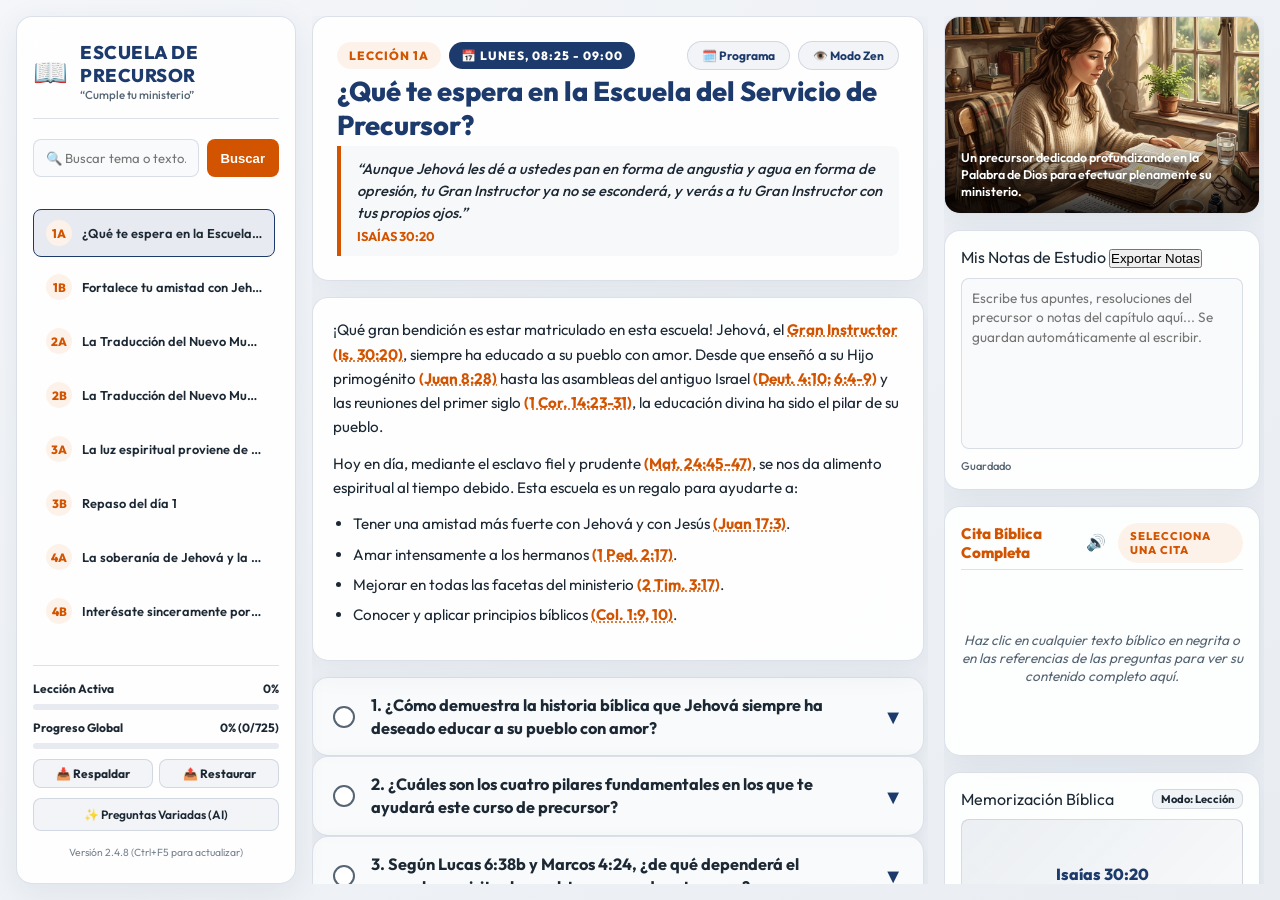
==== commit 586984a9: "Corrige texto de pregunta 22 en Lección 10B y bump v2.4.8" ====
--- a/libro_precursores.html
+++ b/libro_precursores.html
@@ -4,7 +4,7 @@
     <meta charset="UTF-8">
     <meta name="viewport" content="width=device-width, initial-scale=1.0">
     <title>Estudio de Precursores: Cumple Completamente tu Ministerio</title>
-    <link rel="stylesheet" href="styles.css?v=2.4.7">
+    <link rel="stylesheet" href="styles.css?v=2.4.8">
 </head>
 <body class="theme-jw">
     <!-- Cabecera Móvil Sticky -->
@@ -78,7 +78,7 @@
                     ✨ Preguntas Variadas (AI)
                 </button>
                 <div style="text-align: center; font-size: 0.65rem; color: var(--text-light); margin-top: 5px; opacity: 0.8;">
-                    Versión 2.4.7 (Ctrl+F5 para actualizar)
+                    Versión 2.4.8 (Ctrl+F5 para actualizar)
                 </div>
             </div>
         </aside>
@@ -270,7 +270,7 @@
         </div>
     </div>
 
-    <script src="database.js?v=2.4.7"></script>
-    <script src="app.js?v=2.4.7"></script>
+    <script src="database.js?v=2.4.8"></script>
+    <script src="app.js?v=2.4.8"></script>
 </body>
 </html>
